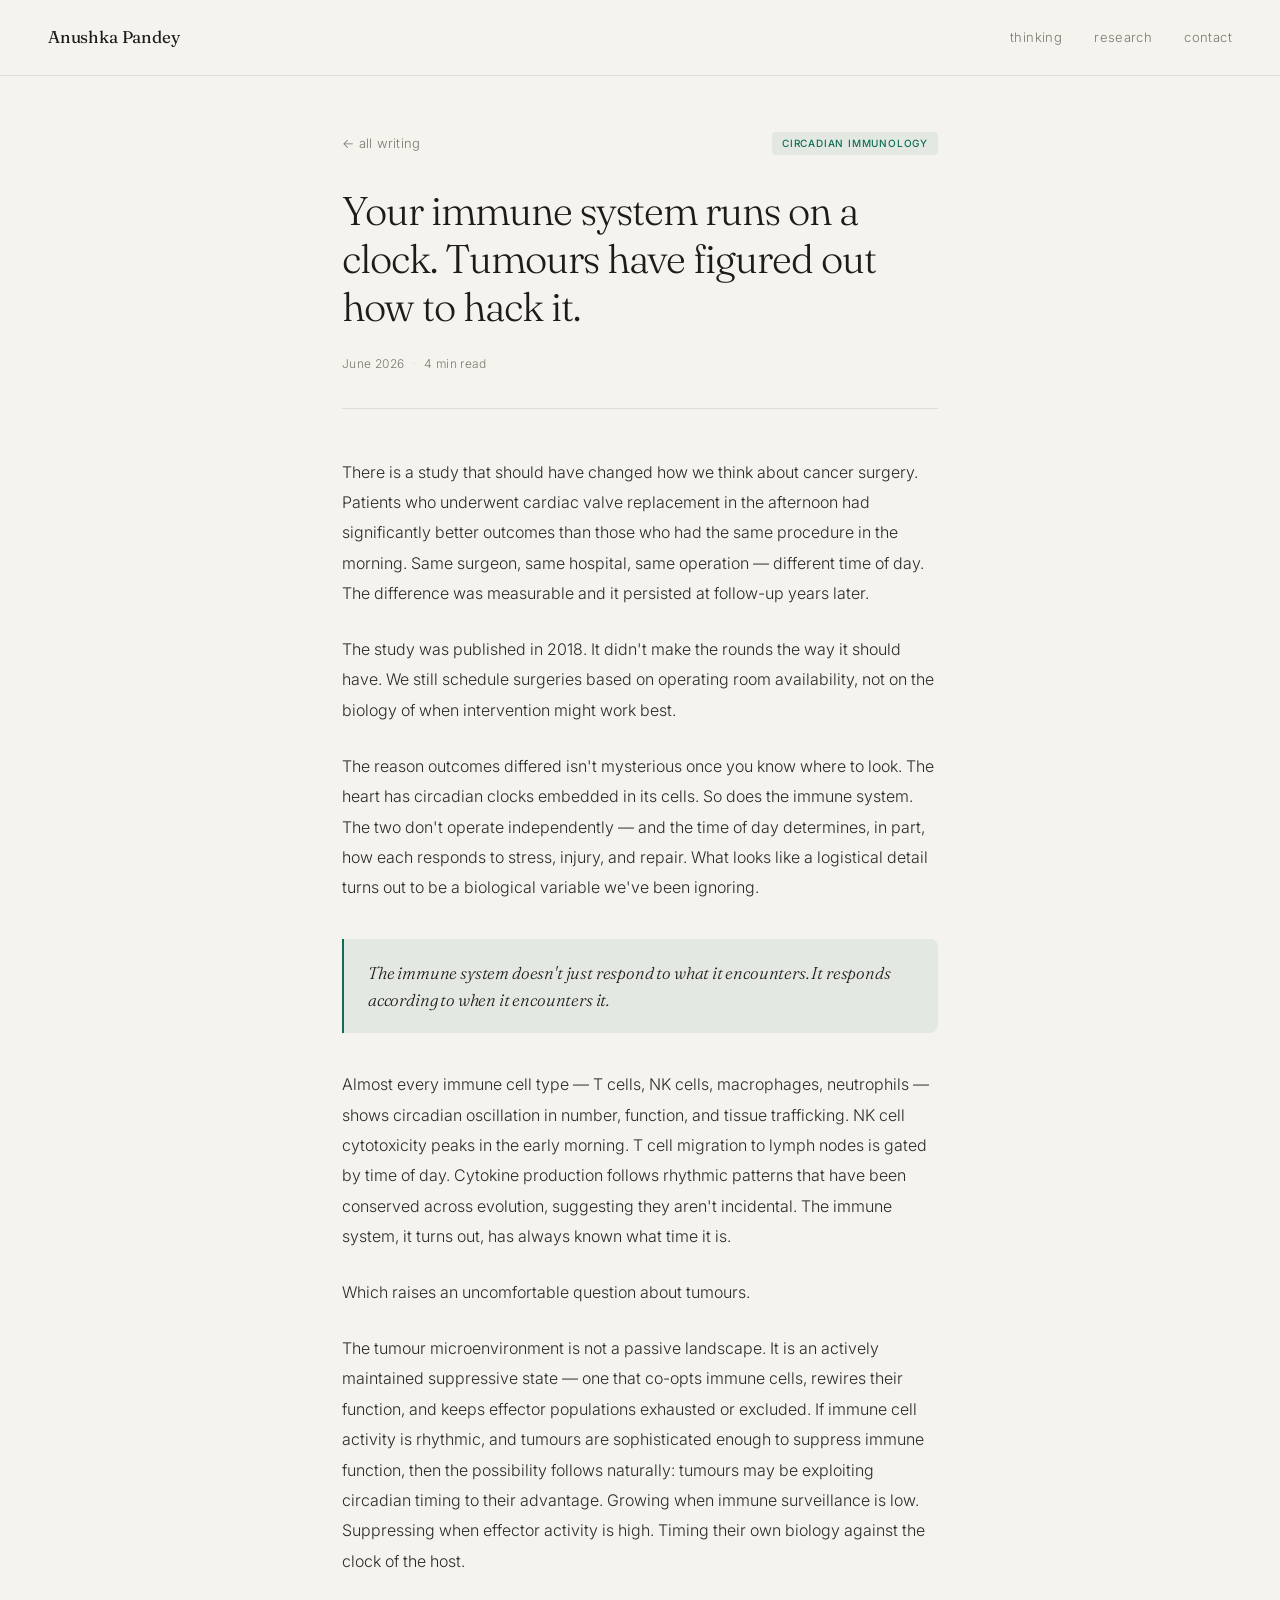
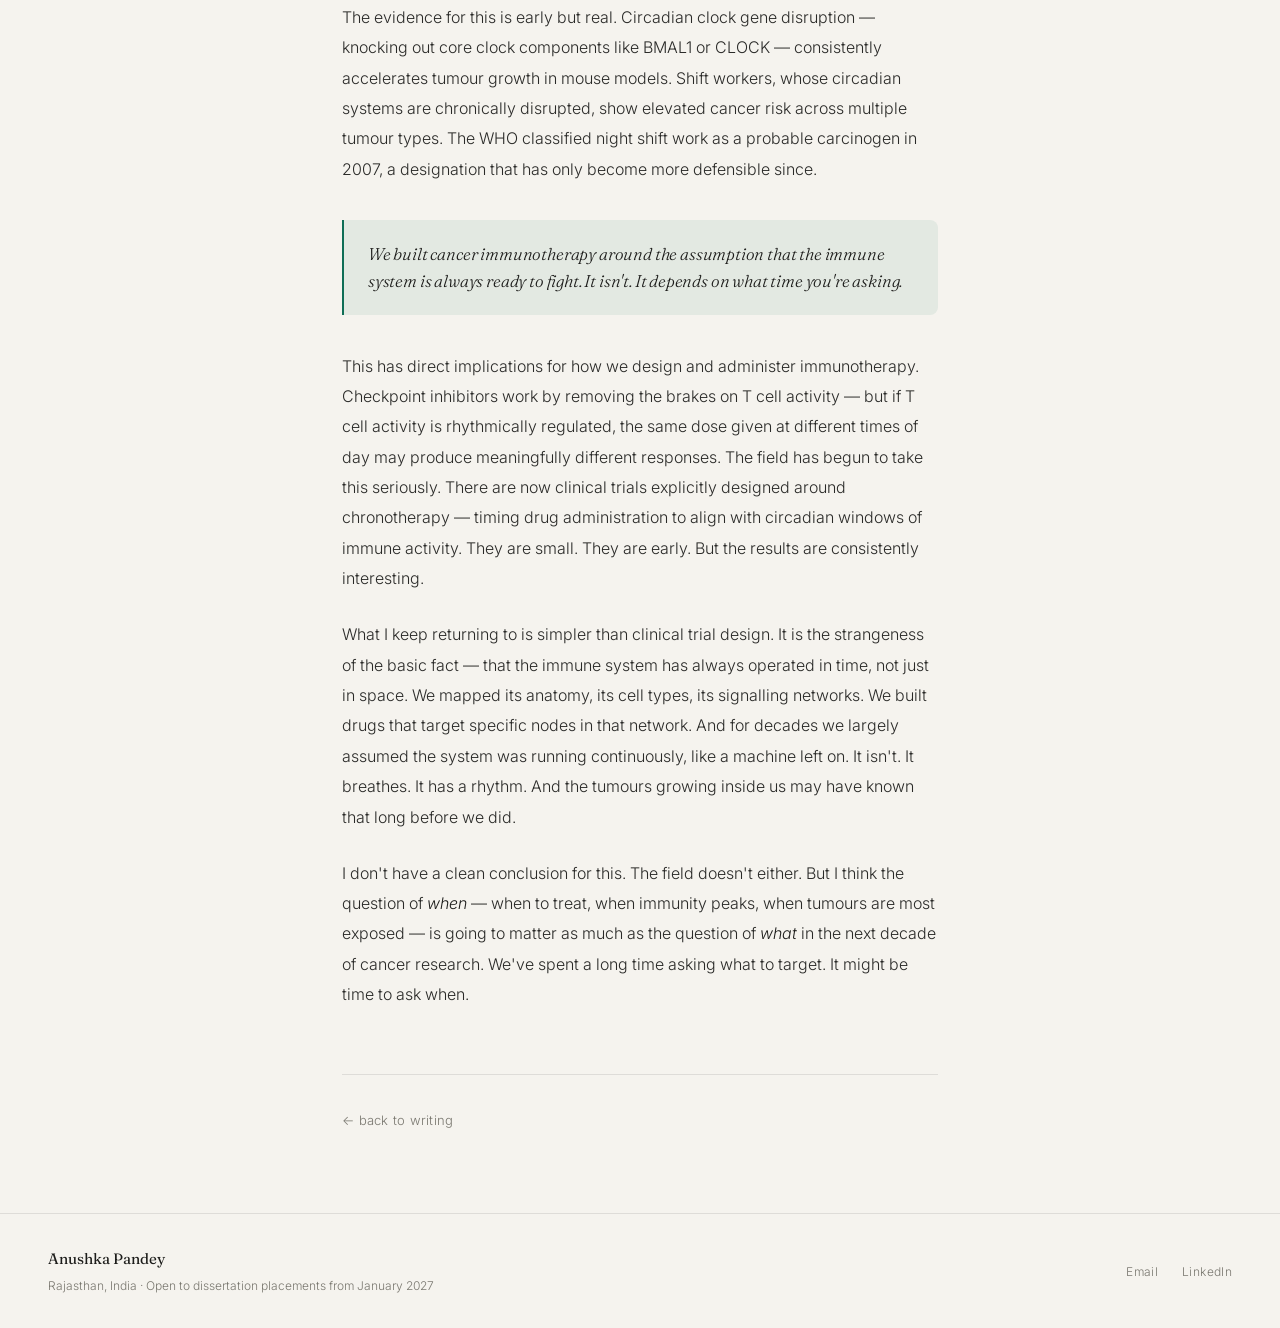
==== circadian-immunity.html @ b0626c2a "Add files via upload" ====
<!DOCTYPE html>
<html lang="en">
<head>
  <meta charset="UTF-8" />
  <meta name="viewport" content="width=device-width, initial-scale=1.0" />
  <meta name="description" content="Tumours that grow at night behave differently from tumours that grow during the day. The immune system has a clock — and cancer has figured out how to use it." />
  <title>Your immune system runs on a clock. Tumours have figured out how to hack it. — Anushka Pandey</title>
  <link rel="stylesheet" href="style.css" />
  <link rel="stylesheet" href="post.css" />
  <link href="https://fonts.googleapis.com/css2?family=Fraunces:ital,opsz,wght@0,9..144,300;0,9..144,400;1,9..144,300;1,9..144,400&family=Inter:wght@300;400;500&display=swap" rel="stylesheet" />
</head>
<body>

  <nav>
    <a href="index.html" class="nav-name">Anushka Pandey</a>
    <ul class="nav-links">
      <li><a href="index.html#thinking">thinking</a></li>
      <li><a href="index.html#research">research</a></li>
      <li><a href="index.html#contact">contact</a></li>
    </ul>
    <button class="nav-toggle" aria-label="Open menu" onclick="toggleMenu()">&#9776;</button>
  </nav>

  <div class="mobile-menu" id="mobileMenu">
    <a href="index.html#thinking" onclick="toggleMenu()">thinking</a>
    <a href="index.html#research" onclick="toggleMenu()">research</a>
    <a href="index.html#contact" onclick="toggleMenu()">contact</a>
  </div>

  <main class="post-main">

    <div class="post-meta">
      <a href="index.html#thinking" class="back-link">← all writing</a>
      <span class="post-meta-tag">Circadian Immunology</span>
    </div>

    <h1 class="post-heading">
      Your immune system runs on a clock. Tumours have figured out how to hack it.
    </h1>

    <div class="post-info">
      <span class="post-info-date">June 2026</span>
      <span class="post-info-dot">·</span>
      <span class="post-info-read">4 min read</span>
    </div>

    <div class="post-body-content">

      <p>
        There is a study that should have changed how we think about cancer surgery. Patients who underwent cardiac valve replacement in the afternoon had significantly better outcomes than those who had the same procedure in the morning. Same surgeon, same hospital, same operation — different time of day. The difference was measurable and it persisted at follow-up years later.
      </p>

      <p>
        The study was published in 2018. It didn't make the rounds the way it should have. We still schedule surgeries based on operating room availability, not on the biology of when intervention might work best.
      </p>

      <p>
        The reason outcomes differed isn't mysterious once you know where to look. The heart has circadian clocks embedded in its cells. So does the immune system. The two don't operate independently — and the time of day determines, in part, how each responds to stress, injury, and repair. What looks like a logistical detail turns out to be a biological variable we've been ignoring.
      </p>

      <blockquote>
        The immune system doesn't just respond to what it encounters. It responds according to when it encounters it.
      </blockquote>

      <p>
        Almost every immune cell type — T cells, NK cells, macrophages, neutrophils — shows circadian oscillation in number, function, and tissue trafficking. NK cell cytotoxicity peaks in the early morning. T cell migration to lymph nodes is gated by time of day. Cytokine production follows rhythmic patterns that have been conserved across evolution, suggesting they aren't incidental. The immune system, it turns out, has always known what time it is.
      </p>

      <p>
        Which raises an uncomfortable question about tumours.
      </p>

      <p>
        The tumour microenvironment is not a passive landscape. It is an actively maintained suppressive state — one that co-opts immune cells, rewires their function, and keeps effector populations exhausted or excluded. If immune cell activity is rhythmic, and tumours are sophisticated enough to suppress immune function, then the possibility follows naturally: tumours may be exploiting circadian timing to their advantage. Growing when immune surveillance is low. Suppressing when effector activity is high. Timing their own biology against the clock of the host.
      </p>

      <p>
        The evidence for this is early but real. Circadian clock gene disruption — knocking out core clock components like BMAL1 or CLOCK — consistently accelerates tumour growth in mouse models. Shift workers, whose circadian systems are chronically disrupted, show elevated cancer risk across multiple tumour types. The WHO classified night shift work as a probable carcinogen in 2007, a designation that has only become more defensible since.
      </p>

      <blockquote>
        We built cancer immunotherapy around the assumption that the immune system is always ready to fight. It isn't. It depends on what time you're asking.
      </blockquote>

      <p>
        This has direct implications for how we design and administer immunotherapy. Checkpoint inhibitors work by removing the brakes on T cell activity — but if T cell activity is rhythmically regulated, the same dose given at different times of day may produce meaningfully different responses. The field has begun to take this seriously. There are now clinical trials explicitly designed around chronotherapy — timing drug administration to align with circadian windows of immune activity. They are small. They are early. But the results are consistently interesting.
      </p>

      <p>
        What I keep returning to is simpler than clinical trial design. It is the strangeness of the basic fact — that the immune system has always operated in time, not just in space. We mapped its anatomy, its cell types, its signalling networks. We built drugs that target specific nodes in that network. And for decades we largely assumed the system was running continuously, like a machine left on. It isn't. It breathes. It has a rhythm. And the tumours growing inside us may have known that long before we did.
      </p>

      <p>
        I don't have a clean conclusion for this. The field doesn't either. But I think the question of <em>when</em> — when to treat, when immunity peaks, when tumours are most exposed — is going to matter as much as the question of <em>what</em> in the next decade of cancer research. We've spent a long time asking what to target. It might be time to ask when.
      </p>

    </div>

    <div class="post-footer-nav">
      <a href="index.html#thinking" class="back-link">← back to writing</a>
    </div>

  </main>

  <footer id="contact">
    <div class="footer-left">
      <p class="footer-name">Anushka Pandey</p>
      <p class="footer-sub">Rajasthan, India · Open to dissertation placements from January 2027</p>
    </div>
    <div class="footer-links">
      <a href="mailto:anushka.mpandey03@gmail.com">Email</a>
      <a href="https://www.linkedin.com/in/anushka-pandey-amp1473" target="_blank" rel="noopener">LinkedIn</a>
    </div>
  </footer>

  <script src="script.js"></script>
</body>
</html>
---- style.css ----
/* ============================================
   ANUSHKA PANDEY — PERSONAL WEBSITE
   style.css
   ============================================ */

*, *::before, *::after {
  box-sizing: border-box;
  margin: 0;
  padding: 0;
}

:root {
  --bg:           #F5F3EE;
  --card-bg:      #FAFAF7;
  --text:         #1C1C1A;
  --muted:        #7A7870;
  --accent:       #0F6E56;
  --accent-light: rgba(15, 110, 86, 0.08);
  --accent-warm:  #C0521E;
  --border:       rgba(28, 28, 26, 0.1);
}

/* ---- BASE ---- */
html { scroll-behavior: smooth; }

body {
  font-family: 'Inter', system-ui, -apple-system, sans-serif;
  background: var(--bg);
  color: var(--text);
  font-size: 15px;
  line-height: 1.75;
  font-weight: 300;
  min-height: 100vh;
}

a { color: inherit; }

/* ============ NAV ============ */
nav {
  display: flex;
  justify-content: space-between;
  align-items: center;
  padding: 1.4rem 3rem;
  border-bottom: 0.5px solid var(--border);
  position: sticky;
  top: 0;
  background: var(--bg);
  z-index: 100;
}

.nav-name {
  font-family: 'Fraunces', serif;
  font-size: 17px;
  font-weight: 400;
  letter-spacing: -0.01em;
  text-decoration: none;
  color: var(--text);
}

.nav-links {
  display: flex;
  gap: 2rem;
  list-style: none;
}

.nav-links a {
  color: var(--muted);
  text-decoration: none;
  font-size: 13px;
  letter-spacing: 0.03em;
  transition: color 0.2s;
}

.nav-links a:hover { color: var(--text); }

.nav-toggle {
  display: none;
  background: none;
  border: none;
  font-size: 20px;
  cursor: pointer;
  color: var(--text);
}

/* ---- Mobile menu ---- */
.mobile-menu {
  display: none;
  flex-direction: column;
  background: var(--card-bg);
  border-bottom: 0.5px solid var(--border);
  padding: 1rem 2rem;
  gap: 1rem;
}

.mobile-menu.open { display: flex; }

.mobile-menu a {
  text-decoration: none;
  color: var(--muted);
  font-size: 14px;
  letter-spacing: 0.03em;
}

/* ============ HERO ============ */
.hero {
  padding: 5rem 3rem 4.5rem;
  max-width: 860px;
}

.eyebrow {
  font-size: 12px;
  letter-spacing: 0.08em;
  color: var(--muted);
  text-transform: uppercase;
  margin-bottom: 1.75rem;
  display: flex;
  align-items: center;
  gap: 0.5rem;
}

.dot {
  display: inline-block;
  width: 6px;
  height: 6px;
  border-radius: 50%;
  background: var(--accent);
  flex-shrink: 0;
  animation: pulse 2.5s ease-in-out infinite;
}

@keyframes pulse {
  0%, 100% { opacity: 1; }
  50%       { opacity: 0.25; }
}

.hero-name {
  font-family: 'Fraunces', serif;
  font-size: clamp(40px, 7vw, 66px);
  font-weight: 300;
  line-height: 1.06;
  letter-spacing: -0.03em;
  margin-bottom: 2rem;
}

.hero-name em {
  font-style: italic;
  color: var(--accent);
}

/* ---- Rotating text ---- */
.thinking-line {
  display: flex;
  align-items: baseline;
  gap: 0;
  font-size: 14px;
  color: var(--muted);
  margin-bottom: 2rem;
  flex-wrap: wrap;
}

.thinking-label { white-space: nowrap; }

.rotating-wrap {
  position: relative;
  min-height: 1.5em;
  min-width: 280px;
}

.rotating-text {
  display: inline-block;
  color: var(--text);
  font-weight: 400;
  transition: opacity 0.45s ease, transform 0.45s ease;
}

.rotating-text.fade-out {
  opacity: 0;
  transform: translateY(-6px);
}

.rotating-text.fade-in {
  opacity: 0;
  transform: translateY(8px);
}

/* ---- Hero bio ---- */
.hero-bio {
  font-size: 16px;
  color: var(--muted);
  max-width: 560px;
  line-height: 1.85;
  margin-bottom: 2.25rem;
}

.hero-bio strong {
  color: var(--text);
  font-weight: 400;
}

/* ---- CTA buttons ---- */
.hero-cta {
  display: flex;
  gap: 1rem;
  flex-wrap: wrap;
}

.btn-primary {
  display: inline-block;
  padding: 0.65rem 1.4rem;
  background: var(--accent);
  color: #fff;
  text-decoration: none;
  font-size: 13px;
  letter-spacing: 0.03em;
  border-radius: 6px;
  transition: opacity 0.2s;
}

.btn-primary:hover { opacity: 0.85; }

.btn-ghost {
  display: inline-block;
  padding: 0.65rem 1.4rem;
  border: 0.5px solid var(--border);
  color: var(--muted);
  text-decoration: none;
  font-size: 13px;
  letter-spacing: 0.03em;
  border-radius: 6px;
  transition: border-color 0.2s, color 0.2s;
}

.btn-ghost:hover {
  border-color: var(--text);
  color: var(--text);
}

/* ============ DIVIDER ============ */
.divider {
  border: none;
  border-top: 0.5px solid var(--border);
  margin: 0 3rem;
}

/* ============ SECTIONS ============ */
.section {
  padding: 3.5rem 3rem;
  max-width: 900px;
}

.section-label {
  font-size: 11px;
  letter-spacing: 0.1em;
  text-transform: uppercase;
  color: var(--muted);
  margin-bottom: 0.5rem;
}

.section-sub {
  font-size: 14px;
  color: var(--muted);
  margin-bottom: 2rem;
  max-width: 480px;
}

/* ============ INTERESTS GRID ============ */
.interests-grid {
  display: grid;
  grid-template-columns: repeat(auto-fit, minmax(200px, 1fr));
  gap: 1px;
  border: 0.5px solid var(--border);
  border-radius: 12px;
  overflow: hidden;
  background: var(--border);
  margin-top: 1.5rem;
}

.interest-cell {
  background: var(--card-bg);
  padding: 1.25rem 1.5rem;
  transition: background 0.2s;
}

.interest-cell:hover { background: var(--bg); }

.interest-topic {
  font-family: 'Fraunces', serif;
  font-size: 15px;
  font-weight: 400;
  letter-spacing: -0.01em;
  margin-bottom: 0.4rem;
}

.interest-sub {
  font-size: 12px;
  color: var(--muted);
  line-height: 1.6;
}

/* ============ WRITING ============ */
.writing-stack {
  display: flex;
  flex-direction: column;
  border: 0.5px solid var(--border);
  border-radius: 12px;
  overflow: hidden;
}

.post-card {
  background: var(--card-bg);
  padding: 1.75rem;
  border-bottom: 0.5px solid var(--border);
  transition: background 0.2s;
  cursor: default;
}

.post-card:last-child { border-bottom: none; }
.post-card:hover { background: var(--bg); }

.post-tag {
  font-size: 10px;
  letter-spacing: 0.07em;
  text-transform: uppercase;
  color: var(--accent);
  font-weight: 500;
  margin-bottom: 0.5rem;
}

.post-title {
  font-family: 'Fraunces', serif;
  font-size: 16px;
  font-weight: 400;
  letter-spacing: -0.01em;
  line-height: 1.45;
  margin-bottom: 0.6rem;
}

.post-preview {
  font-size: 13px;
  color: var(--muted);
  line-height: 1.7;
  max-width: 600px;
  margin-bottom: 0.75rem;
}

.post-date {
  font-size: 11px;
  color: var(--muted);
  letter-spacing: 0.03em;
}

/* ============ TIMELINE ============ */
.timeline {
  display: flex;
  flex-direction: column;
  margin-top: 1.5rem;
}

.timeline-item {
  display: grid;
  grid-template-columns: 110px 1fr;
  gap: 2rem;
  padding: 1.5rem 0;
  border-bottom: 0.5px solid var(--border);
}

.timeline-item:last-child { border-bottom: none; }

.timeline-year {
  font-size: 12px;
  color: var(--muted);
  padding-top: 2px;
  line-height: 1.5;
}

.timeline-title {
  font-size: 14px;
  font-weight: 400;
  margin-bottom: 0.25rem;
  line-height: 1.5;
}

.timeline-where {
  font-size: 13px;
  color: var(--muted);
  margin-bottom: 0.4rem;
}

.timeline-detail {
  font-size: 13px;
  color: var(--muted);
  line-height: 1.65;
}

.badge {
  display: inline-block;
  font-size: 10px;
  letter-spacing: 0.05em;
  text-transform: uppercase;
  background: var(--accent-light);
  color: var(--accent);
  padding: 3px 9px;
  border-radius: 4px;
  margin-top: 0.5rem;
  font-weight: 500;
}

/* ============ FOOTER ============ */
footer {
  padding: 2rem 3rem;
  border-top: 0.5px solid var(--border);
  display: flex;
  justify-content: space-between;
  align-items: center;
  flex-wrap: wrap;
  gap: 1rem;
}

.footer-name {
  font-family: 'Fraunces', serif;
  font-size: 15px;
  font-weight: 400;
  margin-bottom: 0.2rem;
}

.footer-sub {
  font-size: 12px;
  color: var(--muted);
}

.footer-links {
  display: flex;
  gap: 1.5rem;
}

.footer-links a {
  font-size: 12px;
  color: var(--muted);
  text-decoration: none;
  letter-spacing: 0.03em;
  transition: color 0.2s;
}

.footer-links a:hover { color: var(--accent); }

/* ============ RESPONSIVE ============ */
@media (max-width: 680px) {
  nav {
    padding: 1.2rem 1.5rem;
  }

  .nav-links { display: none; }
  .nav-toggle { display: block; }

  .hero {
    padding: 3rem 1.5rem 3rem;
  }

  .divider { margin: 0 1.5rem; }

  .section {
    padding: 2.5rem 1.5rem;
  }

  .interests-grid {
    grid-template-columns: 1fr 1fr;
  }

  .timeline-item {
    grid-template-columns: 80px 1fr;
    gap: 1rem;
  }

  footer {
    padding: 1.5rem;
    flex-direction: column;
    align-items: flex-start;
  }
}

@media (max-width: 400px) {
  .interests-grid {
    grid-template-columns: 1fr;
  }
}
---- post.css ----
/* ============================================
   POST PAGE STYLES
   post.css — imported on individual post pages
   ============================================ */

.post-main {
  max-width: 660px;
  margin: 0 auto;
  padding: 3.5rem 2rem 5rem;
}

/* ---- Meta row ---- */
.post-meta {
  display: flex;
  align-items: center;
  justify-content: space-between;
  margin-bottom: 2rem;
  flex-wrap: wrap;
  gap: 0.75rem;
}

.back-link {
  font-size: 13px;
  color: var(--muted);
  text-decoration: none;
  letter-spacing: 0.02em;
  transition: color 0.2s;
}

.back-link:hover { color: var(--accent); }

.post-meta-tag {
  font-size: 10px;
  letter-spacing: 0.08em;
  text-transform: uppercase;
  color: var(--accent);
  font-weight: 500;
  background: var(--accent-light);
  padding: 3px 10px;
  border-radius: 4px;
}

/* ---- Heading ---- */
.post-heading {
  font-family: 'Fraunces', serif;
  font-size: clamp(26px, 5vw, 40px);
  font-weight: 300;
  line-height: 1.2;
  letter-spacing: -0.025em;
  margin-bottom: 1.25rem;
}

/* ---- Post info ---- */
.post-info {
  display: flex;
  align-items: center;
  gap: 0.5rem;
  margin-bottom: 3rem;
  padding-bottom: 2rem;
  border-bottom: 0.5px solid var(--border);
}

.post-info-date,
.post-info-read {
  font-size: 12px;
  color: var(--muted);
  letter-spacing: 0.03em;
}

.post-info-dot {
  color: var(--border);
  font-size: 14px;
}

/* ---- Body content ---- */
.post-body-content {
  font-size: 16px;
  line-height: 1.9;
  color: var(--text);
  font-weight: 300;
}

.post-body-content p {
  margin-bottom: 1.6rem;
  color: #2A2A28;
}

.post-body-content p:last-child {
  margin-bottom: 0;
}

.post-body-content em {
  font-style: italic;
  color: var(--text);
}

.post-body-content strong {
  font-weight: 500;
  color: var(--text);
}

/* ---- Blockquote — pulled key idea ---- */
.post-body-content blockquote {
  margin: 2.25rem 0;
  padding: 1.25rem 1.5rem;
  border-left: 2px solid var(--accent);
  background: var(--accent-light);
  border-radius: 0 8px 8px 0;
  font-family: 'Fraunces', serif;
  font-size: 17px;
  font-style: italic;
  line-height: 1.6;
  color: var(--text);
  font-weight: 300;
  letter-spacing: -0.01em;
}

/* ---- Footer nav ---- */
.post-footer-nav {
  margin-top: 4rem;
  padding-top: 2rem;
  border-top: 0.5px solid var(--border);
}

/* ---- Mobile ---- */
@media (max-width: 680px) {
  .post-main {
    padding: 2.5rem 1.5rem 4rem;
  }

  .post-body-content {
    font-size: 15px;
  }

  .post-body-content blockquote {
    font-size: 16px;
    padding: 1rem 1.25rem;
  }
}
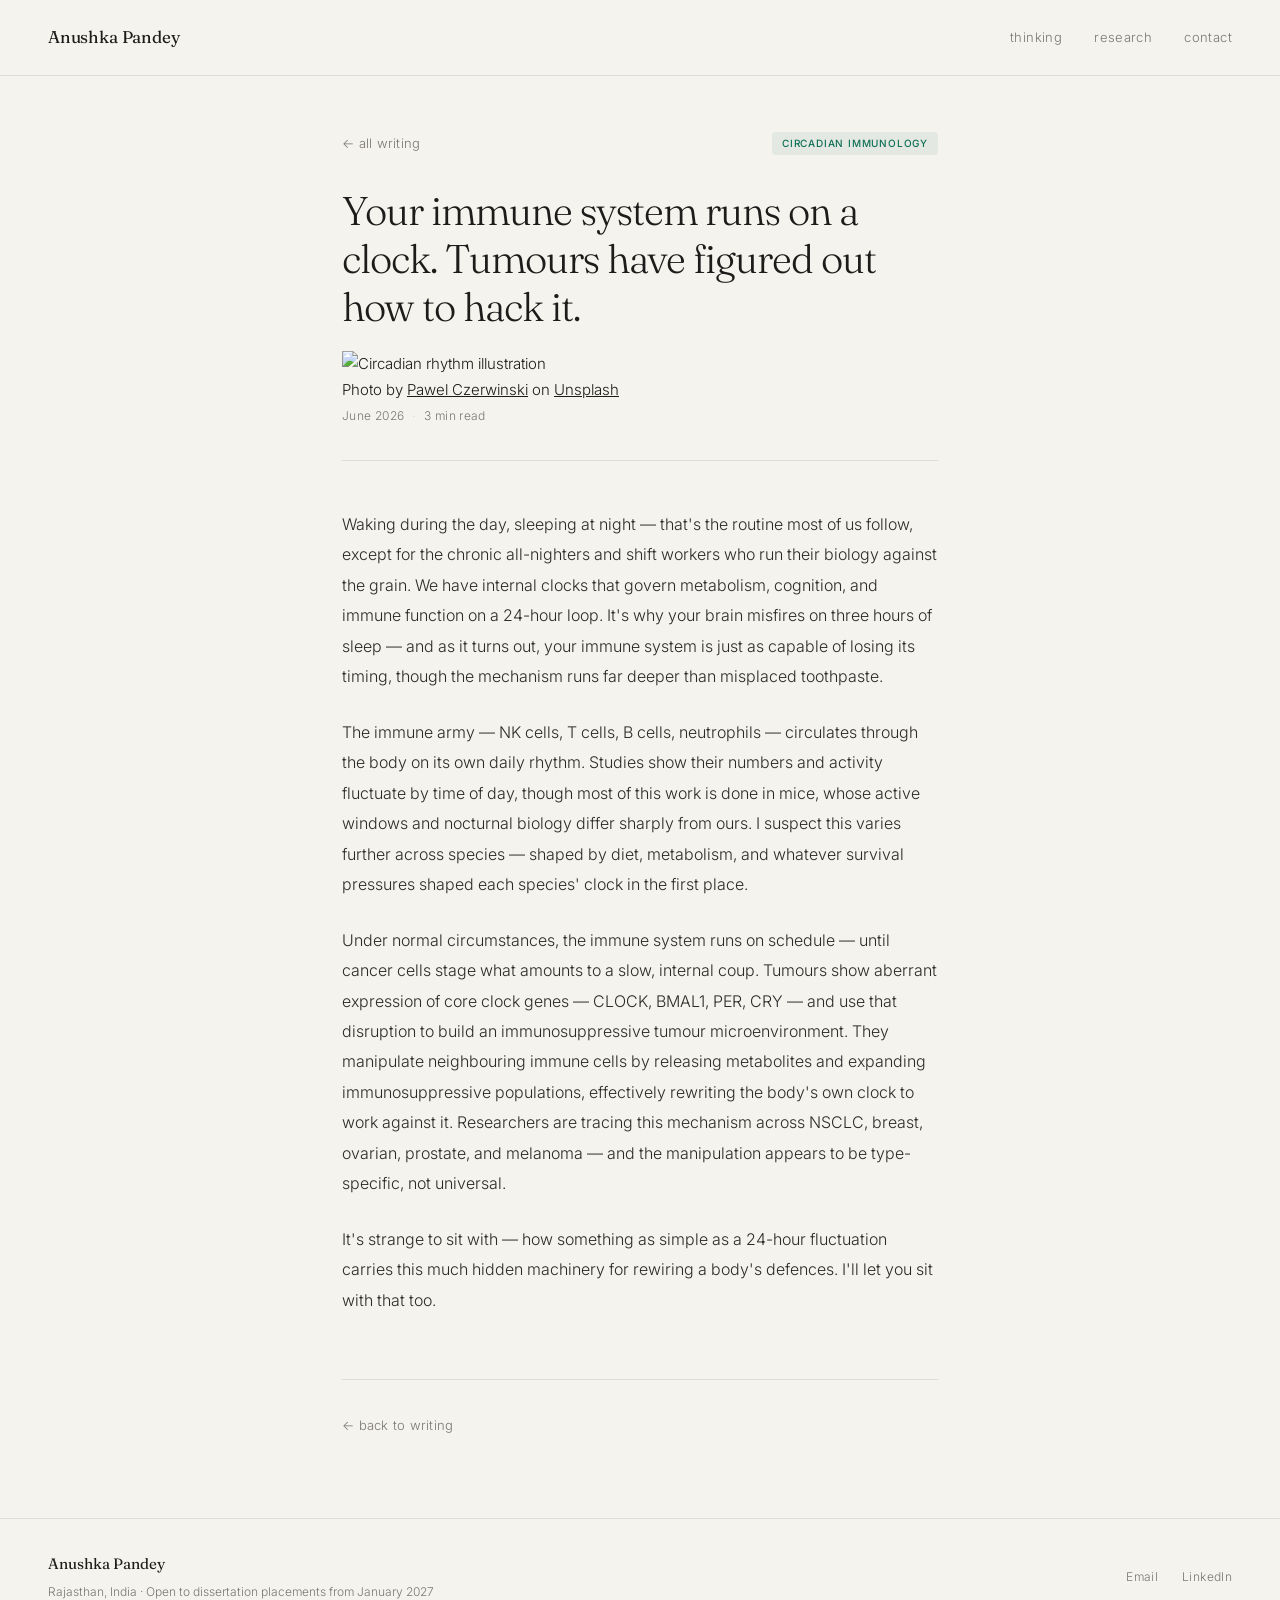
==== commit 7420f620: "Update circadian-immunity.html" ====
--- a/circadian-immunity.html
+++ b/circadian-immunity.html
@@ -37,63 +37,22 @@
     <h1 class="post-heading">
       Your immune system runs on a clock. Tumours have figured out how to hack it.
     </h1>
-
-    <div class="post-info">
+<img src="https://images.unsplash.com/photo-1566410824233-a8011929225c?w=1000&auto=format&fit=crop&q=60&ixlib=rb-4.1.0&ixid=M3wxMjA3fDB8MHxzZWFyY2h8MTB8fGFic3RyYWN0JTIwZGFyayUyMHRleHR1cmV8ZW58MHx8MHx8fDA%3D" alt="Circadian rhythm illustration" class="post-image" />
+    <p class="image-credit">Photo by <a href="https://unsplash.com/@pawel_czerwinski" target="_blank" rel="noopener">Pawel Czerwinski</a> on <a href="https://unsplash.com" target="_blank" rel="noopener">Unsplash</a></p>
+    <div class="post-info"> 
       <span class="post-info-date">June 2026</span>
       <span class="post-info-dot">·</span>
-      <span class="post-info-read">4 min read</span>
+      <span class="post-info-read">3 min read</span>
     </div>
 
     <div class="post-body-content">
 
-      <p>
-        There is a study that should have changed how we think about cancer surgery. Patients who underwent cardiac valve replacement in the afternoon had significantly better outcomes than those who had the same procedure in the morning. Same surgeon, same hospital, same operation — different time of day. The difference was measurable and it persisted at follow-up years later.
-      </p>
-
-      <p>
-        The study was published in 2018. It didn't make the rounds the way it should have. We still schedule surgeries based on operating room availability, not on the biology of when intervention might work best.
-      </p>
-
-      <p>
-        The reason outcomes differed isn't mysterious once you know where to look. The heart has circadian clocks embedded in its cells. So does the immune system. The two don't operate independently — and the time of day determines, in part, how each responds to stress, injury, and repair. What looks like a logistical detail turns out to be a biological variable we've been ignoring.
-      </p>
-
-      <blockquote>
-        The immune system doesn't just respond to what it encounters. It responds according to when it encounters it.
-      </blockquote>
-
-      <p>
-        Almost every immune cell type — T cells, NK cells, macrophages, neutrophils — shows circadian oscillation in number, function, and tissue trafficking. NK cell cytotoxicity peaks in the early morning. T cell migration to lymph nodes is gated by time of day. Cytokine production follows rhythmic patterns that have been conserved across evolution, suggesting they aren't incidental. The immune system, it turns out, has always known what time it is.
-      </p>
-
-      <p>
-        Which raises an uncomfortable question about tumours.
-      </p>
-
-      <p>
-        The tumour microenvironment is not a passive landscape. It is an actively maintained suppressive state — one that co-opts immune cells, rewires their function, and keeps effector populations exhausted or excluded. If immune cell activity is rhythmic, and tumours are sophisticated enough to suppress immune function, then the possibility follows naturally: tumours may be exploiting circadian timing to their advantage. Growing when immune surveillance is low. Suppressing when effector activity is high. Timing their own biology against the clock of the host.
-      </p>
-
-      <p>
-        The evidence for this is early but real. Circadian clock gene disruption — knocking out core clock components like BMAL1 or CLOCK — consistently accelerates tumour growth in mouse models. Shift workers, whose circadian systems are chronically disrupted, show elevated cancer risk across multiple tumour types. The WHO classified night shift work as a probable carcinogen in 2007, a designation that has only become more defensible since.
-      </p>
-
-      <blockquote>
-        We built cancer immunotherapy around the assumption that the immune system is always ready to fight. It isn't. It depends on what time you're asking.
-      </blockquote>
-
-      <p>
-        This has direct implications for how we design and administer immunotherapy. Checkpoint inhibitors work by removing the brakes on T cell activity — but if T cell activity is rhythmically regulated, the same dose given at different times of day may produce meaningfully different responses. The field has begun to take this seriously. There are now clinical trials explicitly designed around chronotherapy — timing drug administration to align with circadian windows of immune activity. They are small. They are early. But the results are consistently interesting.
-      </p>
-
-      <p>
-        What I keep returning to is simpler than clinical trial design. It is the strangeness of the basic fact — that the immune system has always operated in time, not just in space. We mapped its anatomy, its cell types, its signalling networks. We built drugs that target specific nodes in that network. And for decades we largely assumed the system was running continuously, like a machine left on. It isn't. It breathes. It has a rhythm. And the tumours growing inside us may have known that long before we did.
-      </p>
-
-      <p>
-        I don't have a clean conclusion for this. The field doesn't either. But I think the question of <em>when</em> — when to treat, when immunity peaks, when tumours are most exposed — is going to matter as much as the question of <em>what</em> in the next decade of cancer research. We've spent a long time asking what to target. It might be time to ask when.
-      </p>
-
+      <p>Waking during the day, sleeping at night — that's the routine most of us follow, except for the chronic all-nighters and shift workers who run their biology against the grain. We have internal clocks that govern metabolism, cognition, and immune function on a 24-hour loop. It's why your brain misfires on three hours of sleep — and as it turns out, your immune system is just as capable of losing its timing, though the mechanism runs far deeper than misplaced toothpaste.
+ </p>
+      <p>The immune army — NK cells, T cells, B cells, neutrophils — circulates through the body on its own daily rhythm. Studies show their numbers and activity fluctuate by time of day, though most of this work is done in mice, whose active windows and nocturnal biology differ sharply from ours. I suspect this varies further across species — shaped by diet, metabolism, and whatever survival pressures shaped each species' clock in the first place. </p>
+      <p>Under normal circumstances, the immune system runs on schedule — until cancer cells stage what amounts to a slow, internal coup. Tumours show aberrant expression of core clock genes — CLOCK, BMAL1, PER, CRY — and use that disruption to build an immunosuppressive tumour microenvironment. They manipulate neighbouring immune cells by releasing metabolites and expanding immunosuppressive populations, effectively rewriting the body's own clock to work against it. Researchers are tracing this mechanism across NSCLC, breast, ovarian, prostate, and melanoma — and the manipulation appears to be type-specific, not universal. </p>  
+      <p>It's strange to sit with — how something as simple as a 24-hour fluctuation carries this much hidden machinery for rewiring a body's defences. I'll let you sit with that too.
+ </p>
     </div>
 
     <div class="post-footer-nav">
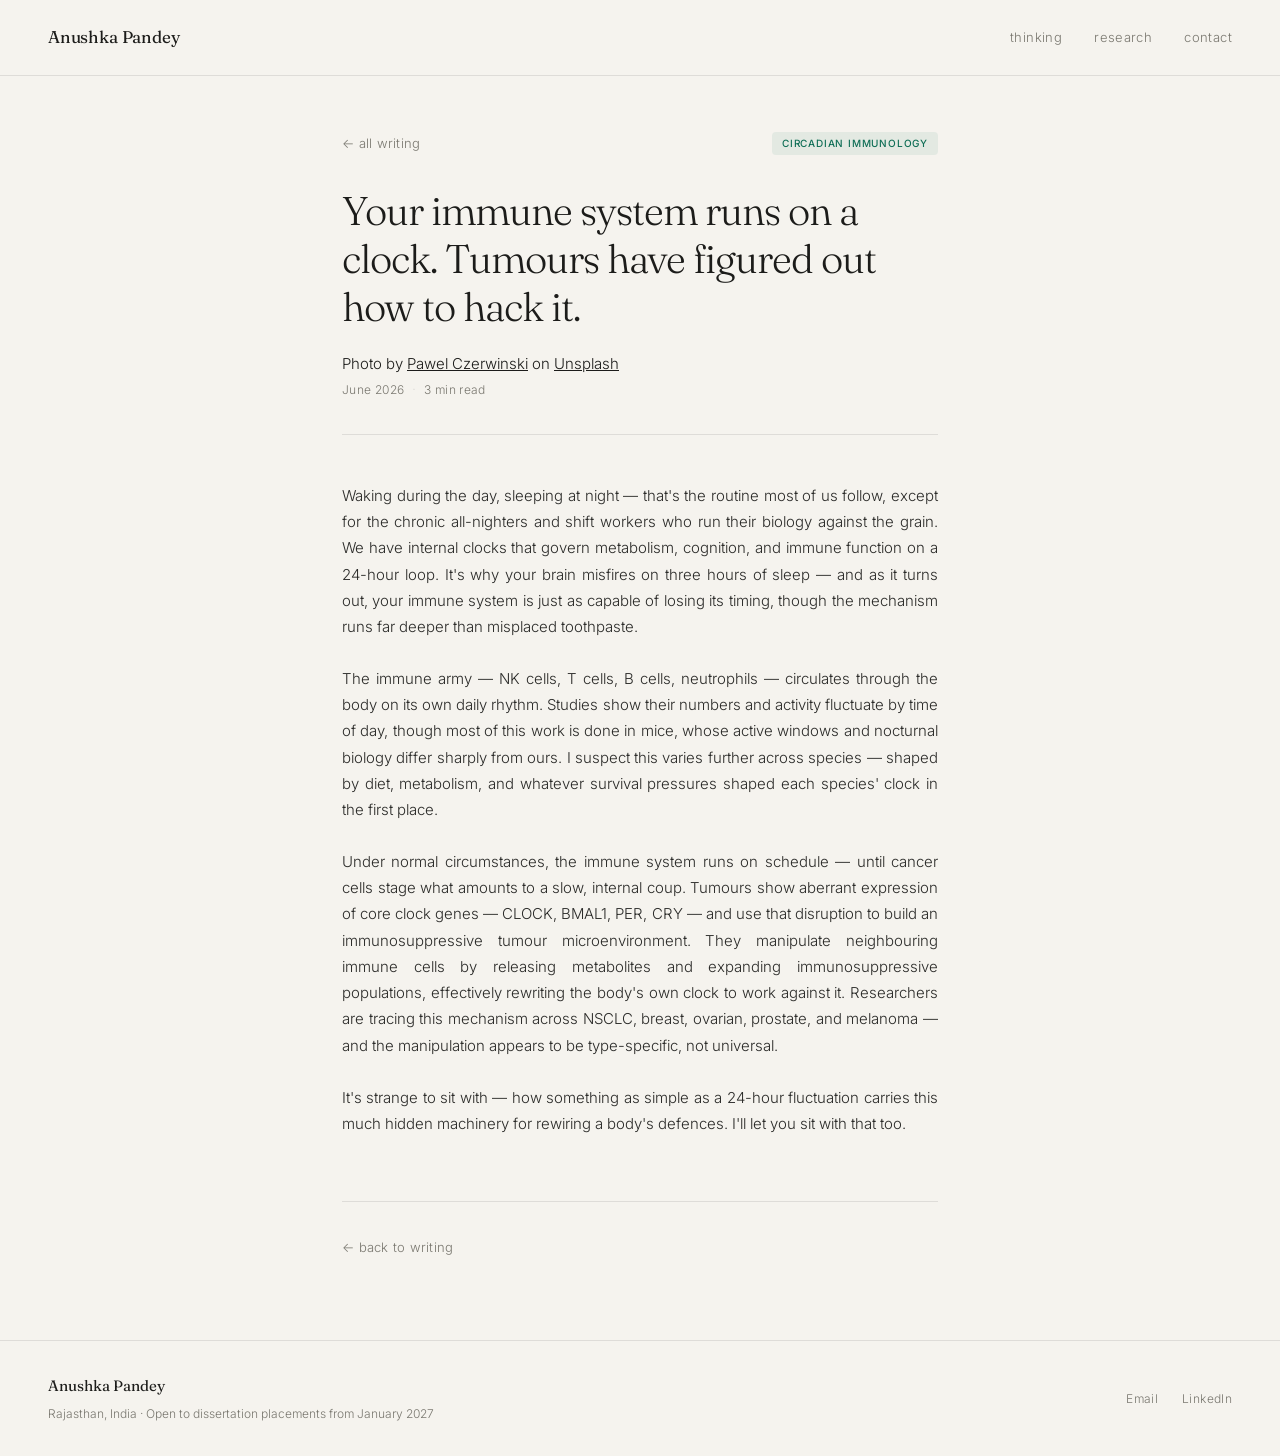
==== commit 629b6293: "Update circadian-immunity.html" ====
--- a/circadian-immunity.html
+++ b/circadian-immunity.html
@@ -37,7 +37,6 @@
     <h1 class="post-heading">
       Your immune system runs on a clock. Tumours have figured out how to hack it.
     </h1>
-<img src="https://images.unsplash.com/photo-1566410824233-a8011929225c?w=1000&auto=format&fit=crop&q=60&ixlib=rb-4.1.0&ixid=M3wxMjA3fDB8MHxzZWFyY2h8MTB8fGFic3RyYWN0JTIwZGFyayUyMHRleHR1cmV8ZW58MHx8MHx8fDA%3D" alt="Circadian rhythm illustration" class="post-image" />
     <p class="image-credit">Photo by <a href="https://unsplash.com/@pawel_czerwinski" target="_blank" rel="noopener">Pawel Czerwinski</a> on <a href="https://unsplash.com" target="_blank" rel="noopener">Unsplash</a></p>
     <div class="post-info"> 
       <span class="post-info-date">June 2026</span>
--- a/post.css
+++ b/post.css
@@ -7,6 +7,11 @@
   max-width: 660px;
   margin: 0 auto;
   padding: 3.5rem 2rem 5rem;
+  background-image: linear-gradient(rgba(245,243,238,0.94), rgba(245,243,238,0.97)), url('https://images.unsplash.com/photo-1566410824233-a8011929225c?w=1000&auto=format&fit=crop&q=60&ixlib=rb-4.1.0&ixid=M3wxMjA3fDB8MHxzZWFyY2h8MTB8fGFic3RyYWN0JTIwZGFyayUyMHRleHR1cmV8ZW58MHx8MHx8fDA%3D');
+  background-size: cover;
+  background-position: center;
+  background-attachment: fixed;
+  border-radius: 12px;
 }
 
 /* ---- Meta row ---- */
@@ -73,11 +78,11 @@
 }
 
 /* ---- Body content ---- */
-.post-body-content {
-  font-size: 16px;
-  line-height: 1.9;
-  color: var(--text);
-  font-weight: 300;
+.post-body-content p {
+  margin-bottom: 1.6rem;
+  color: #2A2A28;
+  text-align: justify;
+  text-justify: inter-word;
 }
 
 .post-body-content p {
@@ -136,4 +141,29 @@
     font-size: 16px;
     padding: 1rem 1.25rem;
   }
+   /*----Image----*/
+   .post-image {
+  width: 100%;
+  height: 320px;
+  object-fit: cover;
+  border-radius: 10px;
+  margin-bottom: 2.5rem;
+  filter: grayscale(15%);
 }
+  .image-credit {
+  font-size: 11px;
+  color: var(--muted);
+  margin-top: -2rem;
+  margin-bottom: 2.5rem;
+  text-align: right;
+}
+
+.image-credit a {
+  color: var(--muted);
+  text-decoration: underline;
+}
+
+.image-credit a:hover {
+  color: var(--accent);
+} 
+}
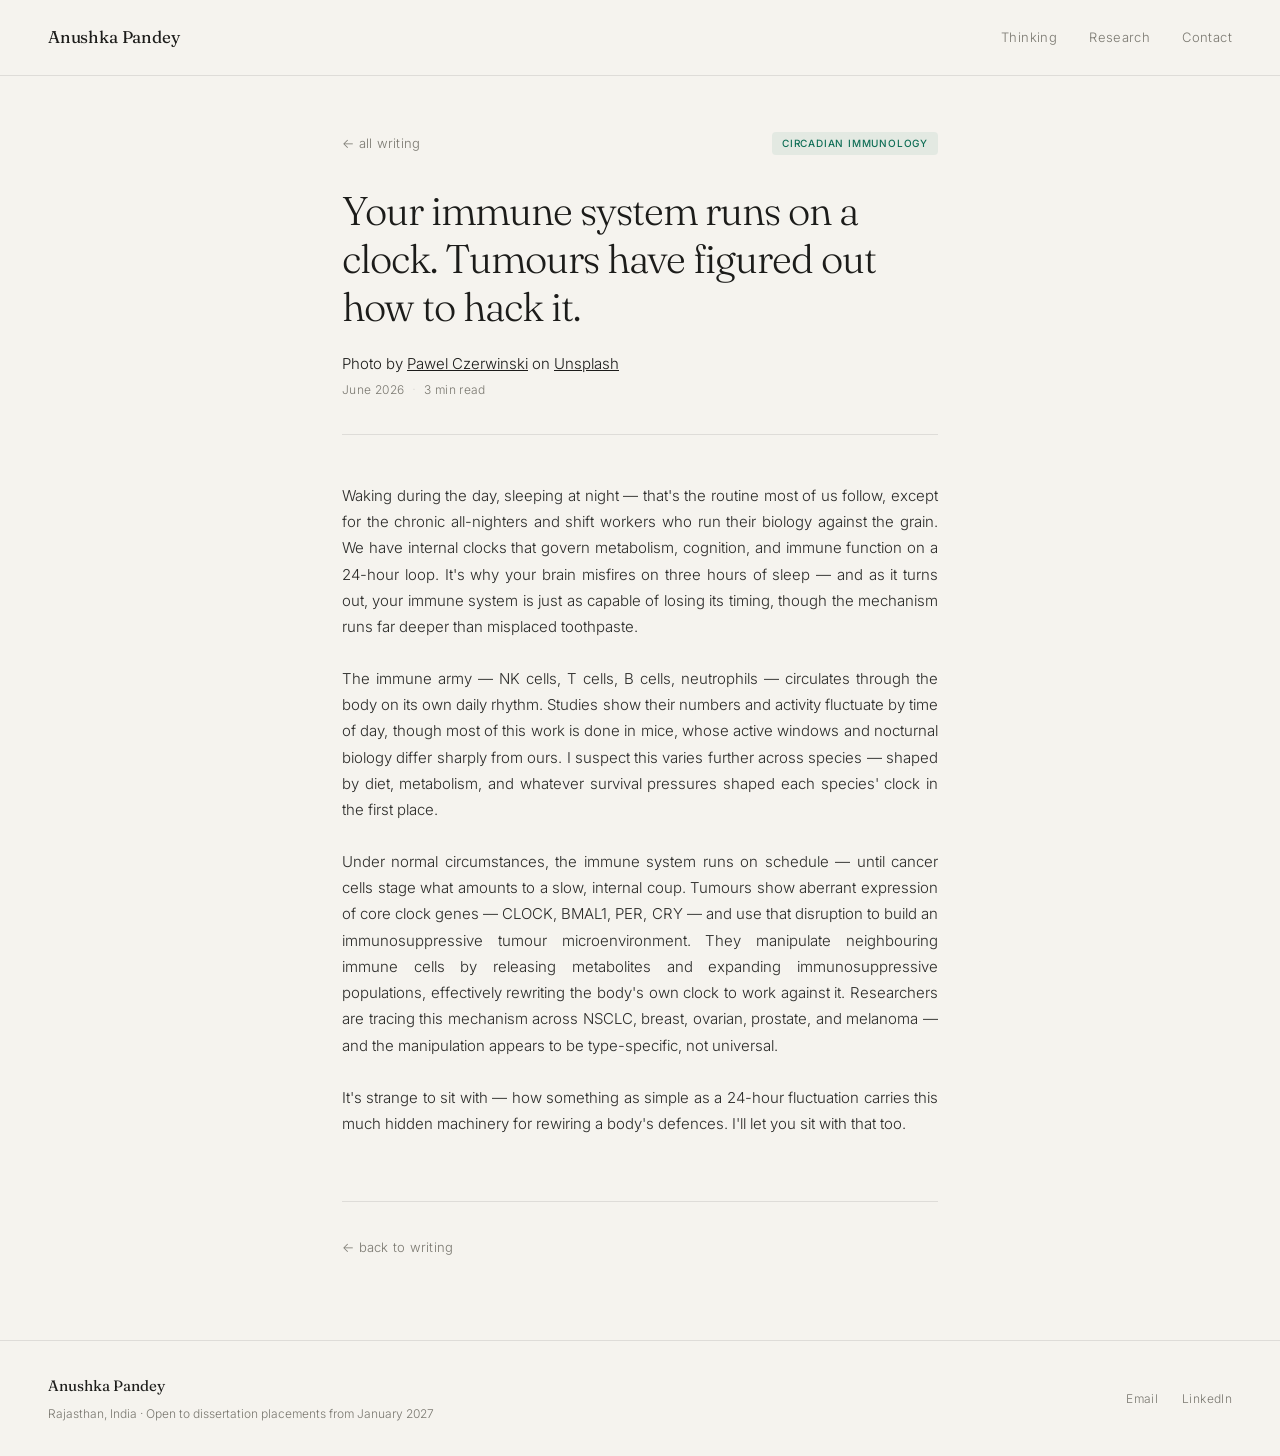
==== commit 16667138: "Update circadian-immunity.html" ====
--- a/circadian-immunity.html
+++ b/circadian-immunity.html
@@ -14,9 +14,9 @@
   <nav>
     <a href="index.html" class="nav-name">Anushka Pandey</a>
     <ul class="nav-links">
-      <li><a href="index.html#thinking">thinking</a></li>
-      <li><a href="index.html#research">research</a></li>
-      <li><a href="index.html#contact">contact</a></li>
+      <li><a href="index.html#thinking">Thinking</a></li>
+      <li><a href="index.html#research">Research</a></li>
+      <li><a href="index.html#contact">Contact</a></li>
     </ul>
     <button class="nav-toggle" aria-label="Open menu" onclick="toggleMenu()">&#9776;</button>
   </nav>
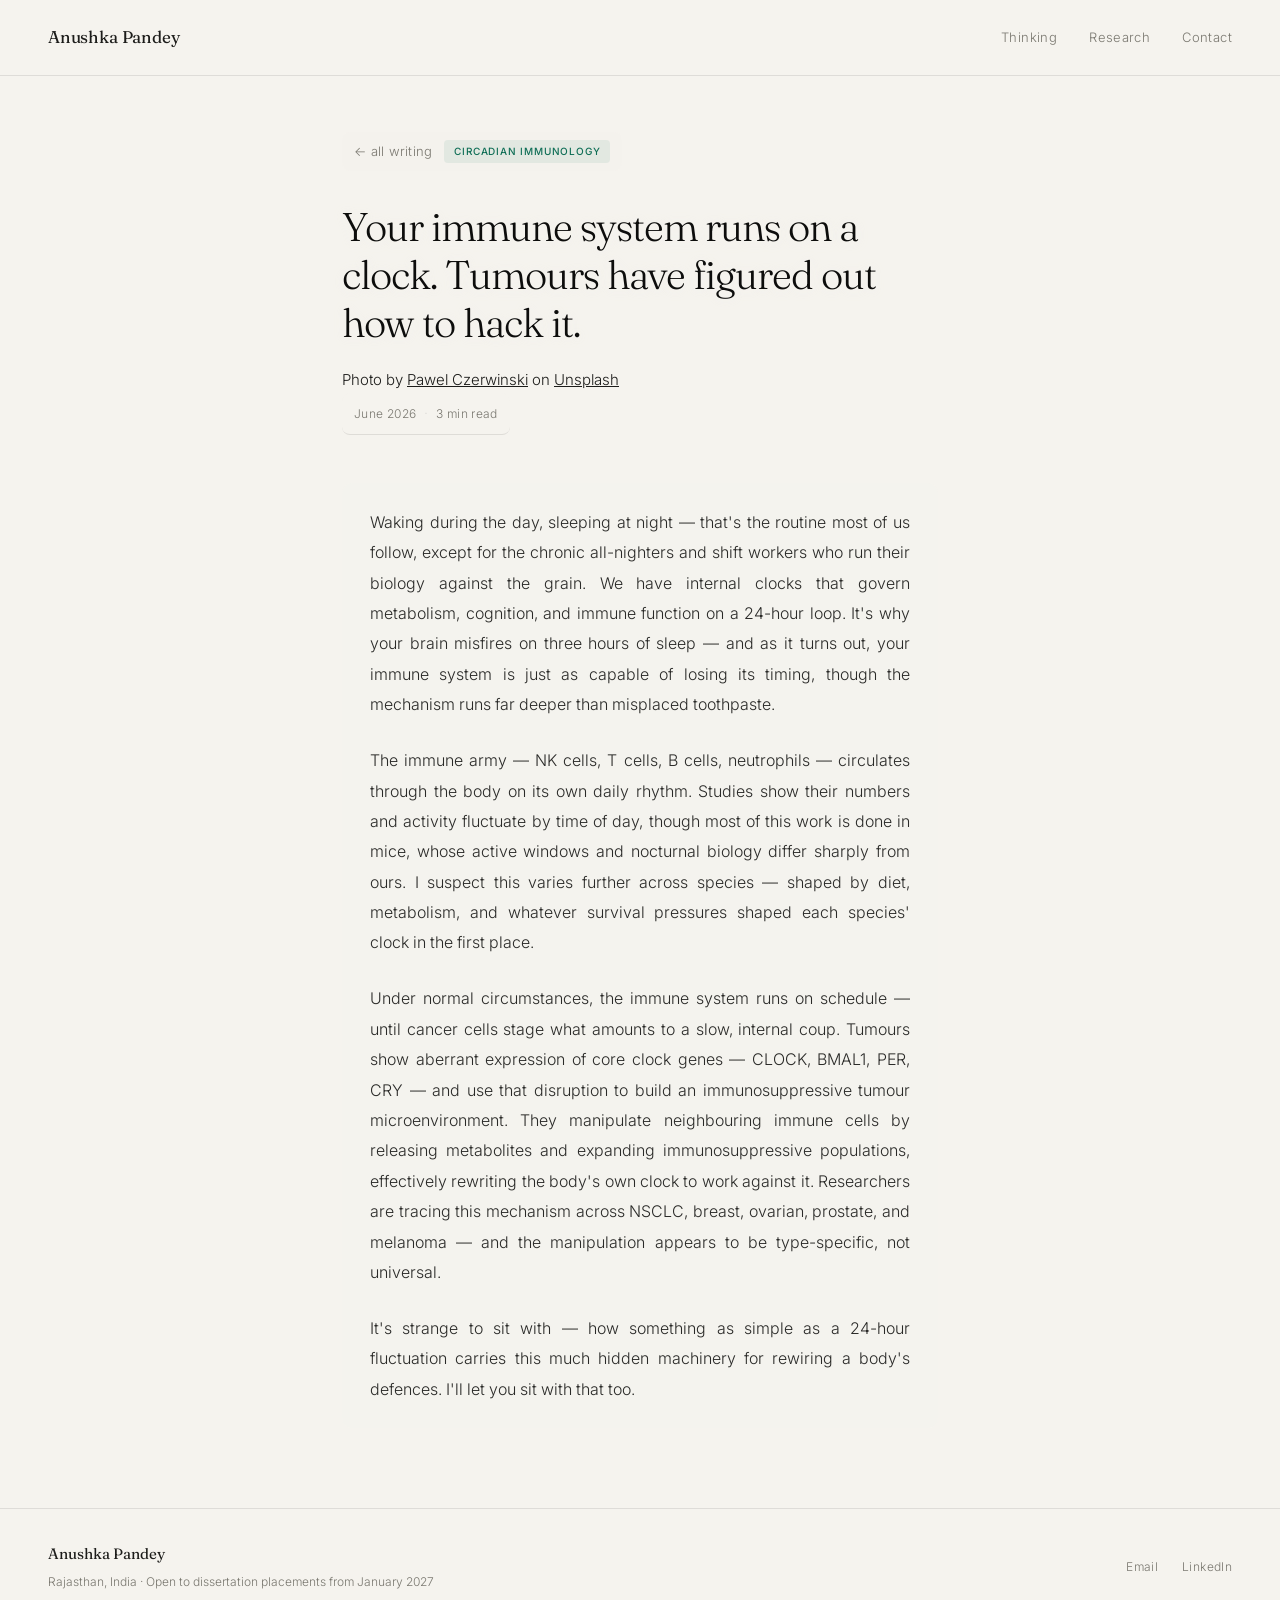
==== commit 6c87e109: "Update circadian-immunity.html" ====
--- a/circadian-immunity.html
+++ b/circadian-immunity.html
@@ -54,9 +54,7 @@
  </p>
     </div>
 
-    <div class="post-footer-nav">
-      <a href="index.html#thinking" class="back-link">← back to writing</a>
-    </div>
+   
 
   </main>
 
--- a/post.css
+++ b/post.css
@@ -7,13 +7,12 @@
   max-width: 660px;
   margin: 0 auto;
   padding: 3.5rem 2rem 5rem;
-  background-image: linear-gradient(rgba(245,243,238,0.94), rgba(245,243,238,0.97)), url('https://images.unsplash.com/photo-1566410824233-a8011929225c?w=1000&auto=format&fit=crop&q=60&ixlib=rb-4.1.0&ixid=M3wxMjA3fDB8MHxzZWFyY2h8MTB8fGFic3RyYWN0JTIwZGFyayUyMHRleHR1cmV8ZW58MHx8MHx8fDA%3D');
+  background-image: linear-gradient(rgba(245,243,238,0.30), rgba(245,243,238,0.40)), url('https://images.unsplash.com/photo-1566410824233-a8011929225c?w=1000&auto=format&fit=crop&q=60&ixlib=rb-4.1.0&ixid=M3wxMjA3fDB8MHxzZWFyY2h8MTB8fGFic3RyYWN0JTIwZGFyayUyMHRleHR1cmV8ZW58MHx8MHx8fDA%3D');
   background-size: cover;
   background-position: center;
   background-attachment: fixed;
   border-radius: 12px;
 }
-
 /* ---- Meta row ---- */
 .post-meta {
   display: flex;
@@ -22,6 +21,10 @@
   margin-bottom: 2rem;
   flex-wrap: wrap;
   gap: 0.75rem;
+  background: rgba(245,243,238,0.85);
+  padding: 0.5rem 0.75rem;
+  border-radius: 8px;
+  width: fit-content;
 }
 
 .back-link {
@@ -53,16 +56,20 @@
   line-height: 1.2;
   letter-spacing: -0.025em;
   margin-bottom: 1.25rem;
+  color: #0D0D0C;
+  text-shadow: 0 1px 12px rgba(245,243,238,0.8);
 }
-
 /* ---- Post info ---- */
 .post-info {
   display: flex;
   align-items: center;
   gap: 0.5rem;
   margin-bottom: 3rem;
-  padding-bottom: 2rem;
+  padding: 0.5rem 0.75rem;
   border-bottom: 0.5px solid var(--border);
+  background: rgba(245,243,238,0.85);
+  border-radius: 8px;
+  width: fit-content;
 }
 
 .post-info-date,
@@ -78,16 +85,20 @@
 }
 
 /* ---- Body content ---- */
+.post-body-content {
+  font-size: 16px;
+  line-height: 1.9;
+  color: var(--text);
+  font-weight: 300;
+  background: rgba(245,243,238,0.92);
+  padding: 1.5rem 1.75rem;
+  border-radius: 10px;
+}
 .post-body-content p {
   margin-bottom: 1.6rem;
   color: #2A2A28;
   text-align: justify;
   text-justify: inter-word;
-}
-
-.post-body-content p {
-  margin-bottom: 1.6rem;
-  color: #2A2A28;
 }
 
 .post-body-content p:last-child {
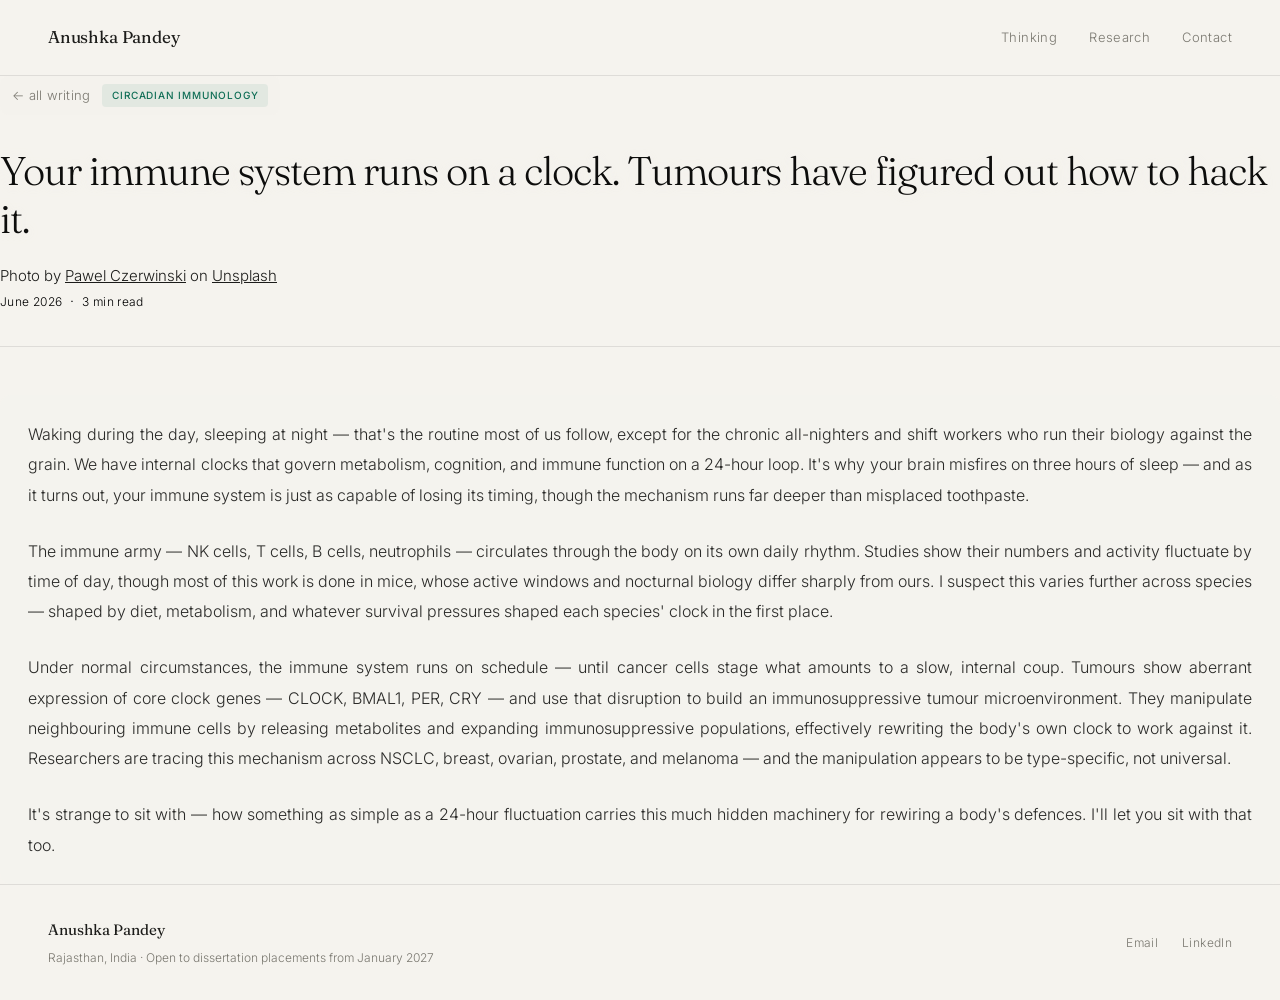
==== commit dba05c5f: "Update circadian-immunity.html" ====
--- a/circadian-immunity.html
+++ b/circadian-immunity.html
@@ -27,7 +27,7 @@
     <a href="index.html#contact" onclick="toggleMenu()">contact</a>
   </div>
 
-  <main class="post-main">
+  <main class="post-main" style="background-image: linear-gradient(rgba(245,243,238,0.30), rgba(245,243,238,0.40)), url('https://images.unsplash.com/photo-1566410824233-a8011929225c?w=1000&auto=format&fit=crop&q=60&ixlib=rb-4.1.0&ixid=M3wxMjA3fDB8MHxzZWFyY2h8MTB8fGFic3RyYWN0JTIwZGFyayUyMHRleHR1cmV8ZW58MHx8MHx8fDA%3D'); background-size: cover; background-position: center; background-attachment: fixed;">
 
     <div class="post-meta">
       <a href="index.html#thinking" class="back-link">← all writing</a>
--- a/post.css
+++ b/post.css
@@ -4,14 +4,12 @@
    ============================================ */
 
 .post-main {
+  .post-main {
   max-width: 660px;
   margin: 0 auto;
   padding: 3.5rem 2rem 5rem;
-  background-image: linear-gradient(rgba(245,243,238,0.30), rgba(245,243,238,0.40)), url('https://images.unsplash.com/photo-1566410824233-a8011929225c?w=1000&auto=format&fit=crop&q=60&ixlib=rb-4.1.0&ixid=M3wxMjA3fDB8MHxzZWFyY2h8MTB8fGFic3RyYWN0JTIwZGFyayUyMHRleHR1cmV8ZW58MHx8MHx8fDA%3D');
-  background-size: cover;
-  background-position: center;
-  background-attachment: fixed;
   border-radius: 12px;
+}
 }
 /* ---- Meta row ---- */
 .post-meta {
@@ -65,25 +63,20 @@
   align-items: center;
   gap: 0.5rem;
   margin-bottom: 3rem;
-  padding: 0.5rem 0.75rem;
+  padding-bottom: 2rem;
   border-bottom: 0.5px solid var(--border);
-  background: rgba(245,243,238,0.85);
-  border-radius: 8px;
-  width: fit-content;
 }
-
 .post-info-date,
 .post-info-read {
   font-size: 12px;
-  color: var(--muted);
+  color: #000000;
   letter-spacing: 0.03em;
 }
 
 .post-info-dot {
-  color: var(--border);
+  color: #000000;
   font-size: 14px;
 }
-
 /* ---- Body content ---- */
 .post-body-content {
   font-size: 16px;
